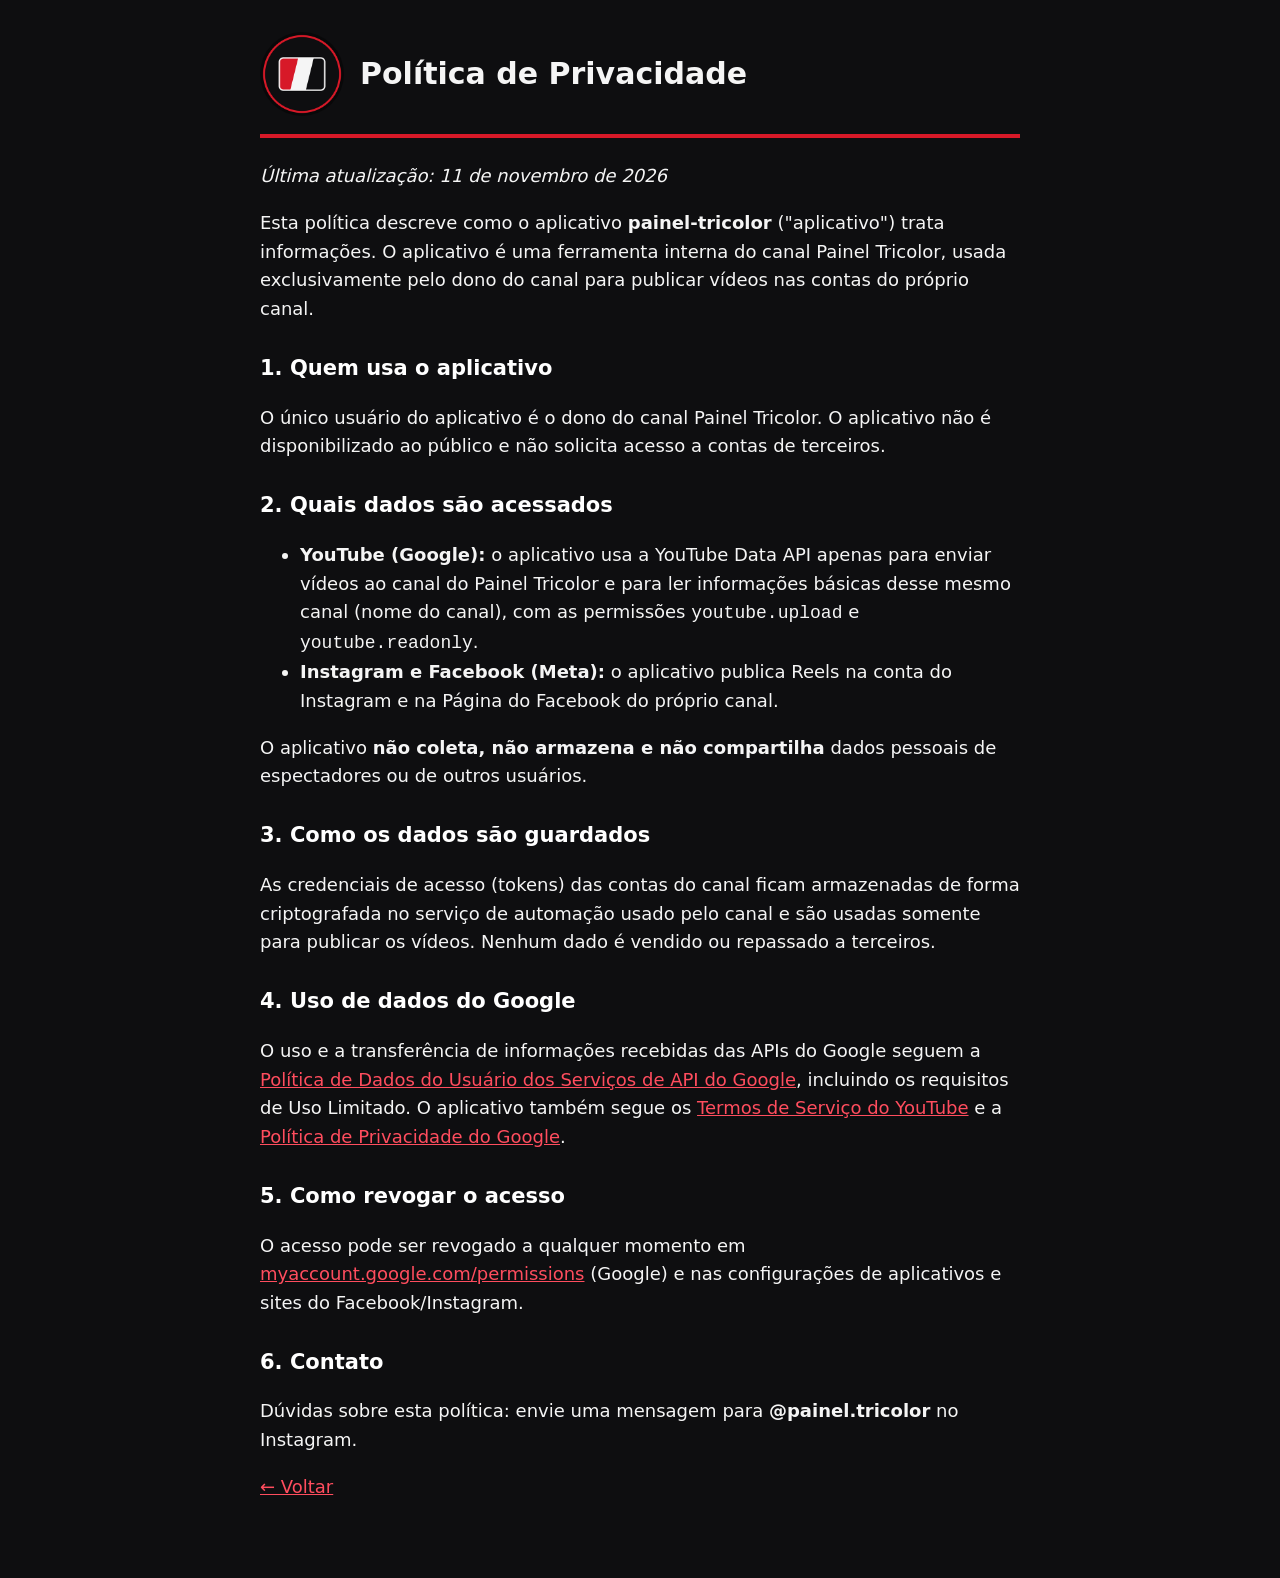
==== painel-tricolor/privacidade.html @ e9116d49 "Painel Tricolor: página do canal, Política de Privacidade e Termos de Serviço (app painel-tricolor) " ====
<!DOCTYPE html>
<html lang="pt-BR"><head><meta charset="utf-8"><meta name="viewport" content="width=device-width,initial-scale=1">
<title>Política de Privacidade · Painel Tricolor</title><link rel="stylesheet" href="estilo.css"></head>
<body><main>
<header><img src="logo.png" alt="Painel Tricolor"><h1>Política de Privacidade</h1></header>
<p><i>Última atualização: 11 de novembro de 2026</i></p>
<p>Esta política descreve como o aplicativo <b>painel-tricolor</b> ("aplicativo") trata informações. O aplicativo é uma
ferramenta interna do canal Painel Tricolor, usada exclusivamente pelo dono do canal para publicar vídeos nas contas do
próprio canal.</p>
<h2>1. Quem usa o aplicativo</h2>
<p>O único usuário do aplicativo é o dono do canal Painel Tricolor. O aplicativo não é disponibilizado ao público e não
solicita acesso a contas de terceiros.</p>
<h2>2. Quais dados são acessados</h2>
<ul>
<li><b>YouTube (Google):</b> o aplicativo usa a YouTube Data API apenas para enviar vídeos ao canal do Painel Tricolor e para ler
informações básicas desse mesmo canal (nome do canal), com as permissões <code>youtube.upload</code> e <code>youtube.readonly</code>.</li>
<li><b>Instagram e Facebook (Meta):</b> o aplicativo publica Reels na conta do Instagram e na Página do Facebook do próprio canal.</li>
</ul>
<p>O aplicativo <b>não coleta, não armazena e não compartilha</b> dados pessoais de espectadores ou de outros usuários.</p>
<h2>3. Como os dados são guardados</h2>
<p>As credenciais de acesso (tokens) das contas do canal ficam armazenadas de forma criptografada no serviço de automação usado
pelo canal e são usadas somente para publicar os vídeos. Nenhum dado é vendido ou repassado a terceiros.</p>
<h2>4. Uso de dados do Google</h2>
<p>O uso e a transferência de informações recebidas das APIs do Google seguem a
<a href="https://developers.google.com/terms/api-services-user-data-policy">Política de Dados do Usuário dos Serviços de API do Google</a>,
incluindo os requisitos de Uso Limitado. O aplicativo também segue os
<a href="https://www.youtube.com/t/terms">Termos de Serviço do YouTube</a> e a
<a href="https://policies.google.com/privacy">Política de Privacidade do Google</a>.</p>
<h2>5. Como revogar o acesso</h2>
<p>O acesso pode ser revogado a qualquer momento em
<a href="https://myaccount.google.com/permissions">myaccount.google.com/permissions</a> (Google) e nas configurações de
aplicativos e sites do Facebook/Instagram.</p>
<h2>6. Contato</h2>
<p>Dúvidas sobre esta política: envie uma mensagem para <b>@painel.tricolor</b> no Instagram.</p>
<p><a href="index.html">← Voltar</a></p>
</main></body></html>
---- painel-tricolor/estilo.css ----
body{margin:0;background:#0e0e10;color:#f5f5f5;font:18px/1.6 "Segoe UI",system-ui,sans-serif}
main{max-width:760px;margin:0 auto;padding:32px 20px 60px}
header{display:flex;align-items:center;gap:16px;margin-bottom:24px;border-bottom:4px solid #d71928;padding-bottom:18px}
header img{width:84px;height:84px;border-radius:50%}
h1{font-size:30px;margin:0}h2{font-size:21px;margin-top:28px;color:#fff}
a{color:#ff4d5e}nav a{margin-right:16px}
footer{margin-top:40px;font-size:15px;color:#a0a0a8}
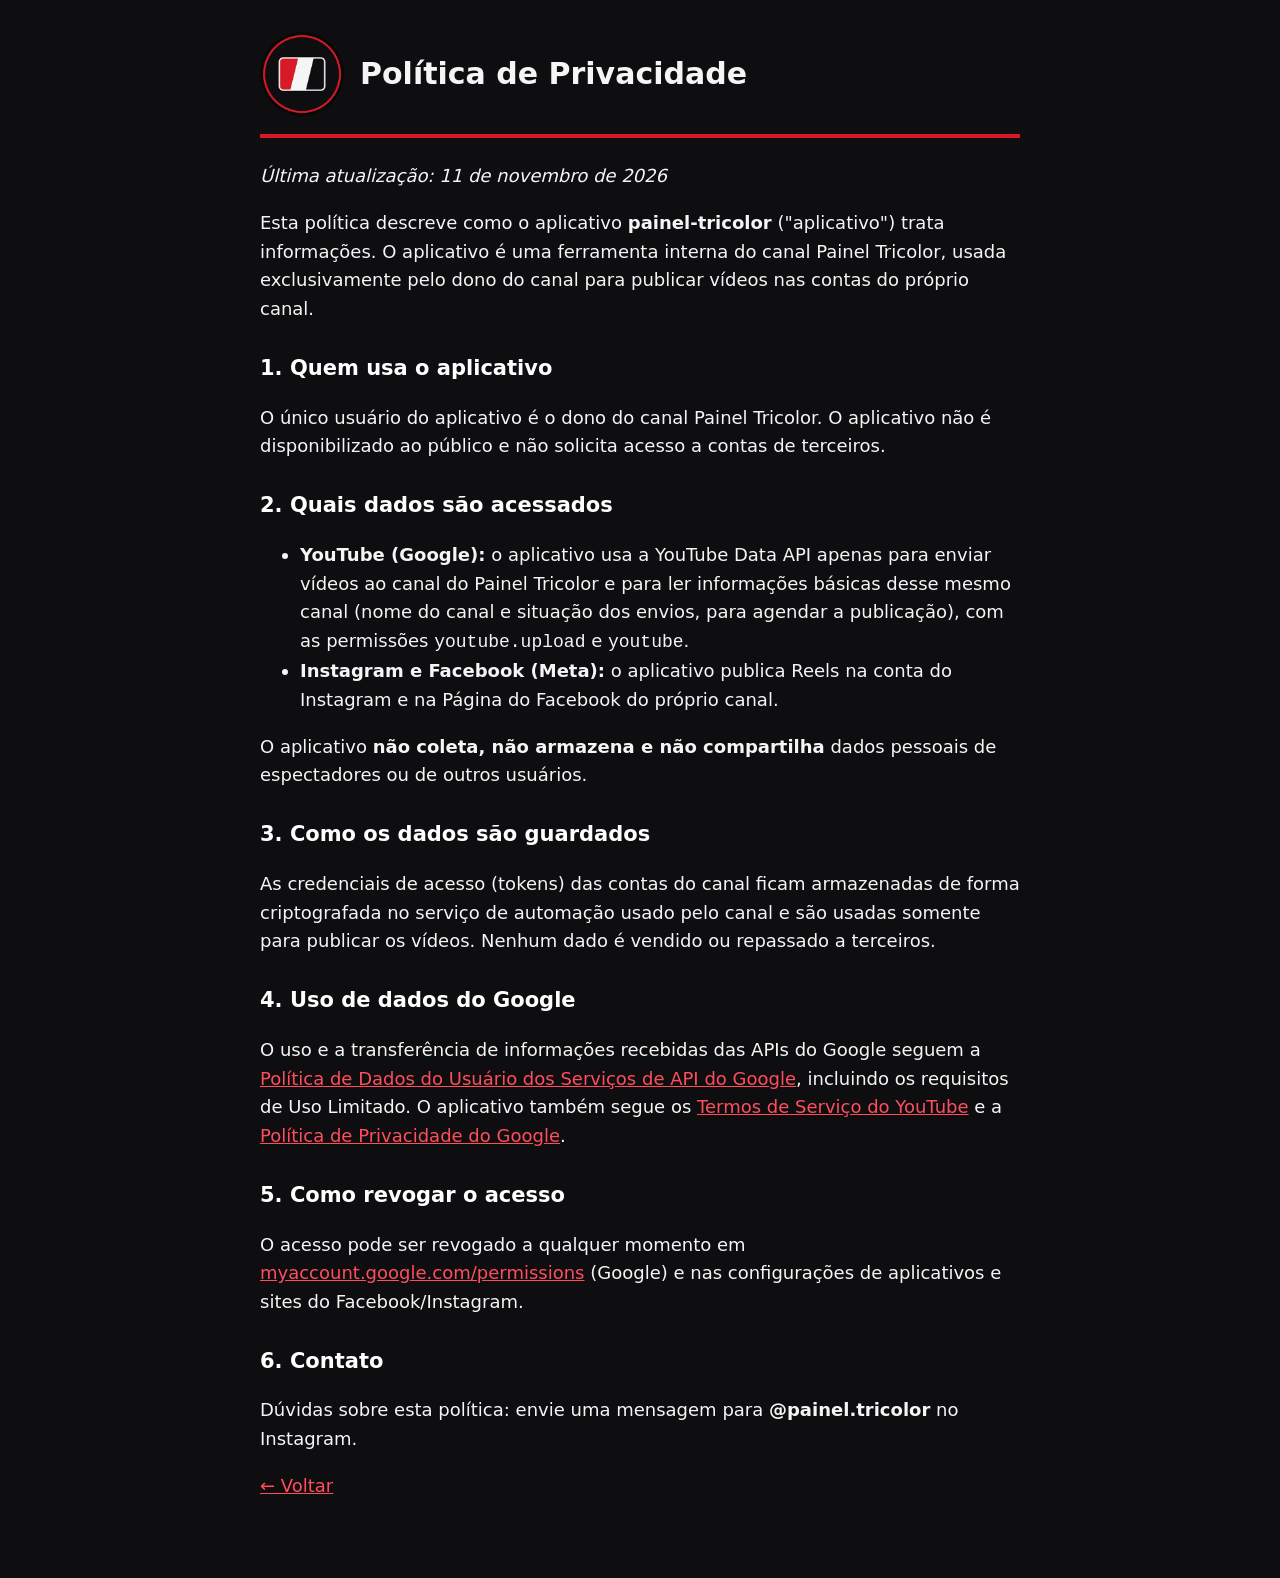
==== commit 8bc1f651: "Painel Tricolor: privacidade cita as permissões youtube.upload e youtube (agendamento) Co-Authored-B" ====
--- a/painel-tricolor/privacidade.html
+++ b/painel-tricolor/privacidade.html
@@ -13,7 +13,7 @@
 <h2>2. Quais dados são acessados</h2>
 <ul>
 <li><b>YouTube (Google):</b> o aplicativo usa a YouTube Data API apenas para enviar vídeos ao canal do Painel Tricolor e para ler
-informações básicas desse mesmo canal (nome do canal), com as permissões <code>youtube.upload</code> e <code>youtube.readonly</code>.</li>
+informações básicas desse mesmo canal (nome do canal e situação dos envios, para agendar a publicação), com as permissões <code>youtube.upload</code> e <code>youtube</code>.</li>
 <li><b>Instagram e Facebook (Meta):</b> o aplicativo publica Reels na conta do Instagram e na Página do Facebook do próprio canal.</li>
 </ul>
 <p>O aplicativo <b>não coleta, não armazena e não compartilha</b> dados pessoais de espectadores ou de outros usuários.</p>
